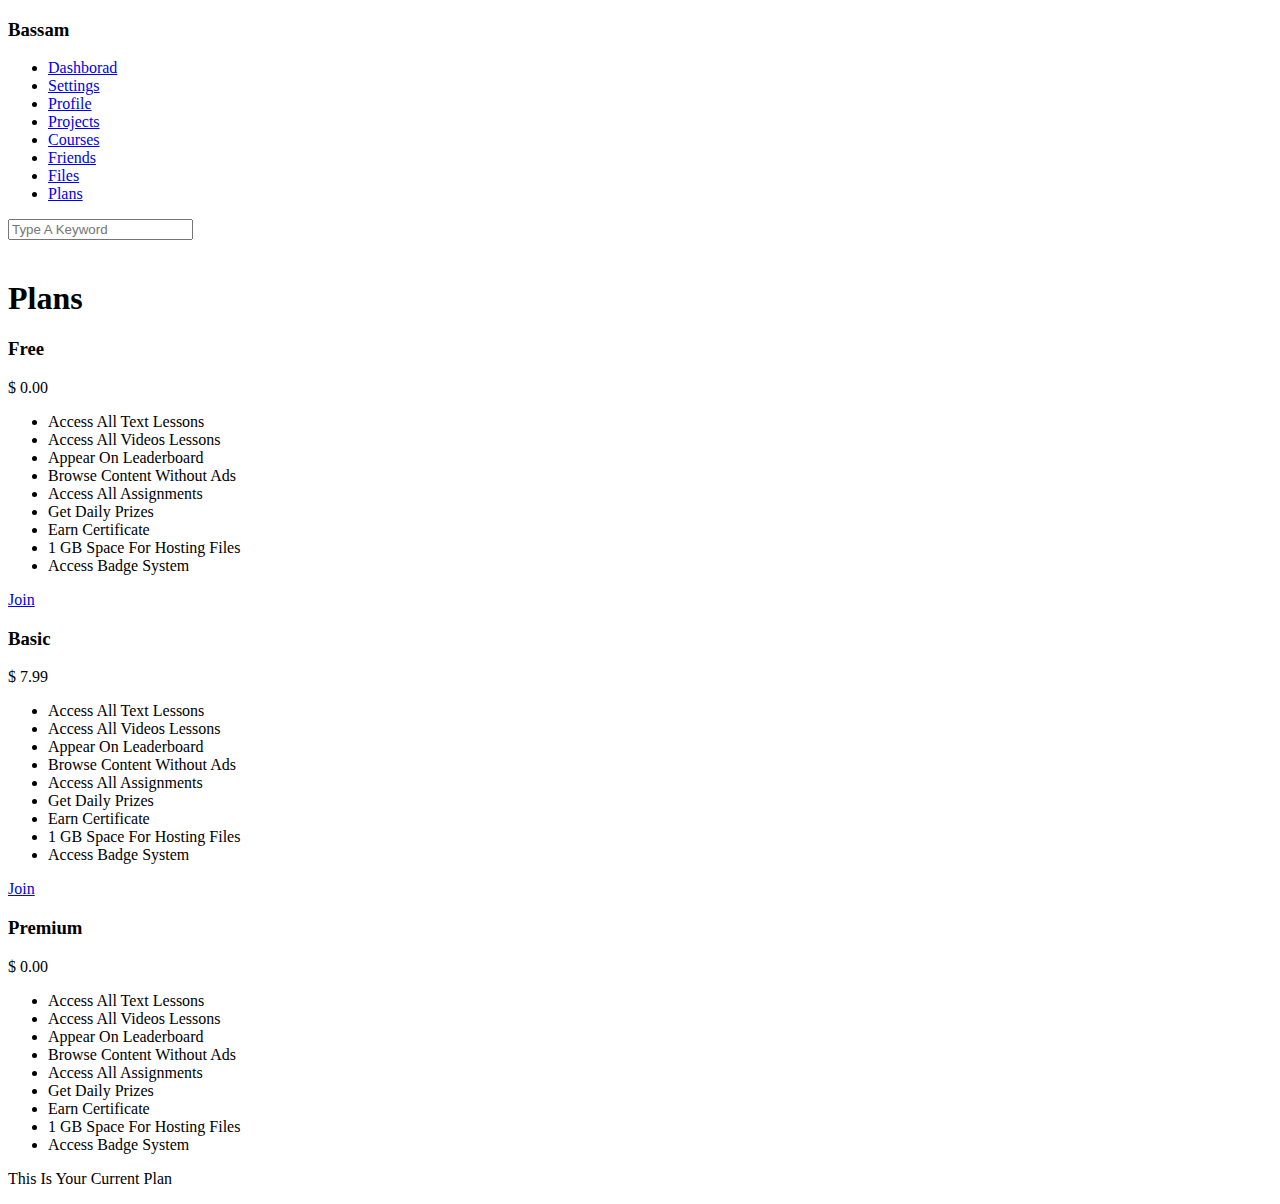
==== plans.html @ a23dd216 "Add files via upload" ====
<!DOCTYPE html>
<html lang="en">
  <head>
    <meta charset="UTF-8" />
    <meta name="viewport" content="width=device-width, initial-scale=1.0" />
    <title>Plans</title>
    <link rel="stylesheet" href="css/all.css" />
    <link rel="stylesheet" href="css/framework.css" />
    <link rel="stylesheet" href="css/master.css" />
    <link rel="preconnect" href="https://fonts.googleapis.com" />
    <link rel="preconnect" href="https://fonts.gstatic.com" crossorigin />
    <link
      href="https://fonts.googleapis.com/css2?family=Open+Sans:wght@300;400;500;600;700;800&display=swap"
      rel="stylesheet"
    />
  </head>
  <body>
    <div class="page ds-flex w-full">
      <aside class="bg-white p-rel p-20">
        <h3 class="m-0 p-rel txt-c fs-20">Bassam</h3>
        <ul>
          <li class="mb-15">
            <a class="p-10 t-03 ds-block b-rad-10 c-black" href="index.html">
              <i class="fa-regular fa-chart-bar fa-fw"></i>
              <span class="ml-10">Dashborad</span>
            </a>
          </li>
          <li class="mb-15">
            <a class="p-10 t-03 ds-block b-rad-10 c-black" href="settings.html">
              <i class="fa-solid fa-gear fa-fw"></i>
              <span class="ml-10">Settings</span>
            </a>
          </li>
          <li class="mb-15">
            <a class="p-10 t-03 ds-block b-rad-10 c-black" href="profile.html">
              <i class="fa-regular fa-user fa-fw"></i>
              <span class="ml-10">Profile</span>
            </a>
          </li>
          <li class="mb-15">
            <a class="p-10 t-03 ds-block b-rad-10 c-black" href="projects.html">
              <i class="fa-solid fa-diagram-project fa-fw"></i>
              <span class="ml-10">Projects</span>
            </a>
          </li>
          <li class="mb-15">
            <a
              class=" p-10 t-03 ds-block b-rad-10 c-black"
              href="courses.html"
            >
              <i class="fa-solid fa-graduation-cap fa-fw"></i>
              <span class="ml-10">Courses</span>
            </a>
          </li>
          <li class="mb-15">
            <a class="p-10 t-03 ds-block b-rad-10 c-black" href="friends.html">
              <i class="fa-regular fa-circle-user fa-fw"></i>
              <span class="ml-10">Friends</span>
            </a>
          </li>
          <li class="mb-15">
            <a class=" p-10 t-03 ds-block b-rad-10 c-black" href="files.html">
              <i class="fa-regular fa-file fa-fw"></i>
              <span class="ml-10">Files</span>
            </a>
          </li>
          <li class="mb-15">
            <a class="active p-10 t-03 ds-block b-rad-10 c-black" href="plans.html">
              <i class="fa-regular fa-credit-card fa-fw"></i>
              <span class="ml-10">Plans</span>
            </a>
          </li>
        </ul>
      </aside>
      <div class="wrapper w-full">
        <!-- start head -->
        <div class="main-head p-20 bg-white ds-flex-sb">
          <div class="search p-rel">
            <i class="fa-solid fa-magnifying-glass p-abs"></i>
            <input type="search" placeholder="Type A Keyword" />
          </div>
          <div class="notifiy ds-flex-c">
            <div class="bell p-rel">
              <i class="fa-regular fa-bell fa-lg"></i>
            </div>
            <img class="w-32 h-32 ml-20" src="imgs/avatar.png" alt="" />
          </div>
        </div>
        <!-- ============================== -->
        <!-- end head -->
        <!-- start title -->
        <h1 class="p-20 m-0 p-rel">Plans</h1>
        <!-- end title -->
        <!-- ============================== -->
        <!-- START Plans-page  -->
        <div class="plans-page m-20 m-10-mob ds-grid gap-20 gap-10-mob">
            <div class="free bg-white p-20">
                <div class="box txt-c bg-green p-15  c-white">
                    <h3 class="fs-25 m-0 ">Free</h3>
                    <span class="p-rel fs-25 ">
                        <span class="p-abs ">$</span>
                        0.00
                    </span>
                </div>
                <ul>
                    <li class="ds-flex-sb gap-10 mb-10 pt-10 pb-10 border-b-eee ">
                        <i class="fa-solid fa-check fa-fw yes c-green"></i>
                        <span class=" flex-1">Access All Text Lessons</span>
                        <i class="fa-solid fa-circle-info help c-gray"></i>
                    </li>
                    <li class="ds-flex-sb gap-10 mb-10 pt-10 pb-10 border-b-eee ">
                        <i class="fa-solid fa-check fa-fw yes c-green"></i>
                        <span class=" flex-1">Access All Videos Lessons</span>
                        <i class="fa-solid fa-circle-info help c-gray"></i>
                    </li>
                    <li class="ds-flex-sb gap-10 mb-10 pt-10 pb-10 border-b-eee ">
                        <i class="fa-solid fa-check fa-fw yes c-green"></i>
                        <span class=" flex-1">Appear On Leaderboard</span>
                        <i class="fa-solid fa-circle-info help c-gray"></i>
                    </li>
                    <li class="ds-flex-sb gap-10 mb-10 pt-10 pb-10 border-b-eee ">
                        <i class="fa-solid fa-xmark fa-fw c-red"></i>
                        <span class=" flex-1">Browse Content Without Ads</span>
                        <i class="fa-solid fa-circle-info help c-gray"></i>
                    </li>
                    <li class="ds-flex-sb gap-10 mb-10 pt-10 pb-10 border-b-eee ">
                        <i class="fa-solid fa-xmark fa-fw c-red"></i>
                        <span class=" flex-1">Access All Assignments</span>
                        <i class="fa-solid fa-circle-info help c-gray"></i>
                    </li>
                    <li class="ds-flex-sb gap-10 mb-10 pt-10 pb-10 border-b-eee ">
                        <i class="fa-solid fa-xmark fa-fw c-red"></i>
                        <span class=" flex-1">
                            Get Daily Prizes</span>
                        <i class="fa-solid fa-circle-info help c-gray"></i>
                    </li>
                    <li class="ds-flex-sb gap-10 mb-10 pt-10 pb-10 border-b-eee ">
                        <i class="fa-solid fa-xmark fa-fw c-red"></i>
                        <span class=" flex-1">
                            Earn Certificate</span>
                        <i class="fa-solid fa-circle-info help c-gray"></i>
                    </li>
                    <li class="ds-flex-sb gap-10 mb-10 pt-10 pb-10 border-b-eee ">
                        <i class="fa-solid fa-xmark fa-fw c-red"></i>
                        <span class=" flex-1">
                            1 GB Space For Hosting Files</span>
                        <i class="fa-solid fa-circle-info help c-gray"></i>
                    </li>
                    <li class="ds-flex-sb gap-10 mb-10 pt-10 pb-10 border-b-eee ">
                        <i class="fa-solid fa-xmark fa-fw c-red"></i>
                        <span class=" flex-1">Access Badge System</span>
                        <i class="fa-solid fa-circle-info help c-gray"></i>
                    </li>
                </ul>
                <a class="btn-shape c-white bg-green" href="#">Join</a>
            </div>
            <div class="basic bg-white p-20">
                <div class="box txt-c bg-bule p-15  c-white">
                    <h3 class="fs-25 m-0 ">Basic</h3>
                    <span class="p-rel fs-25 ">
                        <span class="p-abs ">$</span>
                        7.99
                    </span>
                </div>
                <ul>
                    <li class="ds-flex-sb gap-10 mb-10 pt-10 pb-10 border-b-eee ">
                        <i class="fa-solid fa-check fa-fw yes c-green"></i>
                        <span class=" flex-1">Access All Text Lessons</span>
                        <i class="fa-solid fa-circle-info help c-gray"></i>
                    </li>
                    <li class="ds-flex-sb gap-10 mb-10 pt-10 pb-10 border-b-eee ">
                        <i class="fa-solid fa-check fa-fw yes c-green"></i>
                        <span class=" flex-1">Access All Videos Lessons</span>
                        <i class="fa-solid fa-circle-info help c-gray"></i>
                    </li>
                    <li class="ds-flex-sb gap-10 mb-10 pt-10 pb-10 border-b-eee ">
                        <i class="fa-solid fa-check fa-fw yes c-green"></i>
                        <span class=" flex-1">Appear On Leaderboard</span>
                        <i class="fa-solid fa-circle-info help c-gray"></i>
                    </li>
                    <li class="ds-flex-sb gap-10 mb-10 pt-10 pb-10 border-b-eee ">
                        <i class="fa-solid fa-check fa-fw c-green"></i>
                        <span class=" flex-1">Browse Content Without Ads</span>
                        <i class="fa-solid fa-circle-info help c-gray"></i>
                    </li>
                    <li class="ds-flex-sb gap-10 mb-10 pt-10 pb-10 border-b-eee ">
                        <i class="fa-solid fa-check fa-fw c-green"></i>
                        <span class=" flex-1">Access All Assignments</span>
                        <i class="fa-solid fa-circle-info help c-gray"></i>
                    </li>
                    <li class="ds-flex-sb gap-10 mb-10 pt-10 pb-10 border-b-eee ">
                        <i class="fa-solid fa-check fa-fw c-green"></i>
                        <span class=" flex-1">
                            Get Daily Prizes</span>
                        <i class="fa-solid fa-circle-info help c-gray"></i>
                    </li>
                    <li class="ds-flex-sb gap-10 mb-10 pt-10 pb-10 border-b-eee ">
                        <i class="fa-solid fa-check fa-fw c-green"></i>
                        <span class=" flex-1">
                            Earn Certificate</span>
                        <i class="fa-solid fa-circle-info help c-gray"></i>
                    </li>
                    <li class="ds-flex-sb gap-10 mb-10 pt-10 pb-10 border-b-eee ">
                        <i class="fa-solid fa-xmark fa-fw c-red"></i>
                        <span class=" flex-1">
                            1 GB Space For Hosting Files</span>
                        <i class="fa-solid fa-circle-info help c-gray"></i>
                    </li>
                    <li class="ds-flex-sb gap-10 mb-10 pt-10 pb-10 border-b-eee ">
                        <i class="fa-solid fa-xmark fa-fw c-red"></i>
                        <span class=" flex-1">Access Badge System</span>
                        <i class="fa-solid fa-circle-info help c-gray"></i>
                    </li>
                </ul>
                <a class="btn-shape c-white bg-bule" href="#">Join</a>
            </div>     
            <div class="premium bg-white p-20">
                <div class="box txt-c bg-orange p-15  c-white">
                    <h3 class="fs-25 m-0 ">Premium</h3>
                    <span class="p-rel fs-25 ">
                        <span class="p-abs ">$</span>
                        0.00
                    </span>
                </div>
                <ul>
                    <li class="ds-flex-sb gap-10 mb-10 pt-10 pb-10 border-b-eee ">
                        <i class="fa-solid fa-check fa-fw yes c-green"></i>
                        <span class=" flex-1">Access All Text Lessons</span>
                        <i class="fa-solid fa-circle-info help c-gray"></i>
                    </li>
                    <li class="ds-flex-sb gap-10 mb-10 pt-10 pb-10 border-b-eee ">
                        <i class="fa-solid fa-check fa-fw yes c-green"></i>
                        <span class=" flex-1">Access All Videos Lessons</span>
                        <i class="fa-solid fa-circle-info help c-gray"></i>
                    </li>
                    <li class="ds-flex-sb gap-10 mb-10 pt-10 pb-10 border-b-eee ">
                        <i class="fa-solid fa-check fa-fw yes c-green"></i>
                        <span class=" flex-1">Appear On Leaderboard</span>
                        <i class="fa-solid fa-circle-info help c-gray"></i>
                    </li>
                    <li class="ds-flex-sb gap-10 mb-10 pt-10 pb-10 border-b-eee ">
                        <i class="fa-solid fa-check fa-fw c-green"></i>
                        <span class=" flex-1">Browse Content Without Ads</span>
                        <i class="fa-solid fa-circle-info help c-gray"></i>
                    </li>
                    <li class="ds-flex-sb gap-10 mb-10 pt-10 pb-10 border-b-eee ">
                        <i class="fa-solid fa-check fa-fw c-green"></i>
                        <span class=" flex-1">Access All Assignments</span>
                        <i class="fa-solid fa-circle-info help c-gray"></i>
                    </li>
                    <li class="ds-flex-sb gap-10 mb-10 pt-10 pb-10 border-b-eee ">
                        <i class="fa-solid fa-check fa-fw c-green"></i>
                        <span class=" flex-1">
                            Get Daily Prizes</span>
                        <i class="fa-solid fa-circle-info help c-gray"></i>
                    </li>
                    <li class="ds-flex-sb gap-10 mb-10 pt-10 pb-10 border-b-eee ">
                        <i class="fa-solid fa-check fa-fw c-green"></i>
                        <span class=" flex-1">
                            Earn Certificate</span>
                        <i class="fa-solid fa-circle-info help c-gray"></i>
                    </li>
                    <li class="ds-flex-sb gap-10 mb-10 pt-10 pb-10 border-b-eee ">
                        <i class="fa-solid fa-check fa-fw c-green"></i>
                        <span class=" flex-1">
                            1 GB Space For Hosting Files</span>
                        <i class="fa-solid fa-circle-info help c-gray"></i>
                    </li>
                    <li class="ds-flex-sb gap-10 mb-10 pt-10 pb-10 border-b-eee ">
                        <i class="fa-solid fa-check fa-fw c-green"></i>
                        <span class=" flex-1">Access Badge System</span>
                        <i class="fa-solid fa-circle-info help c-gray"></i>
                    </li>
                </ul>
                <P class=" txt-c c-gray">This Is Your Current Plan</P>
            </div>
        <!--end Plans-page -->
      </div>
    </div>
  </body>
</html>
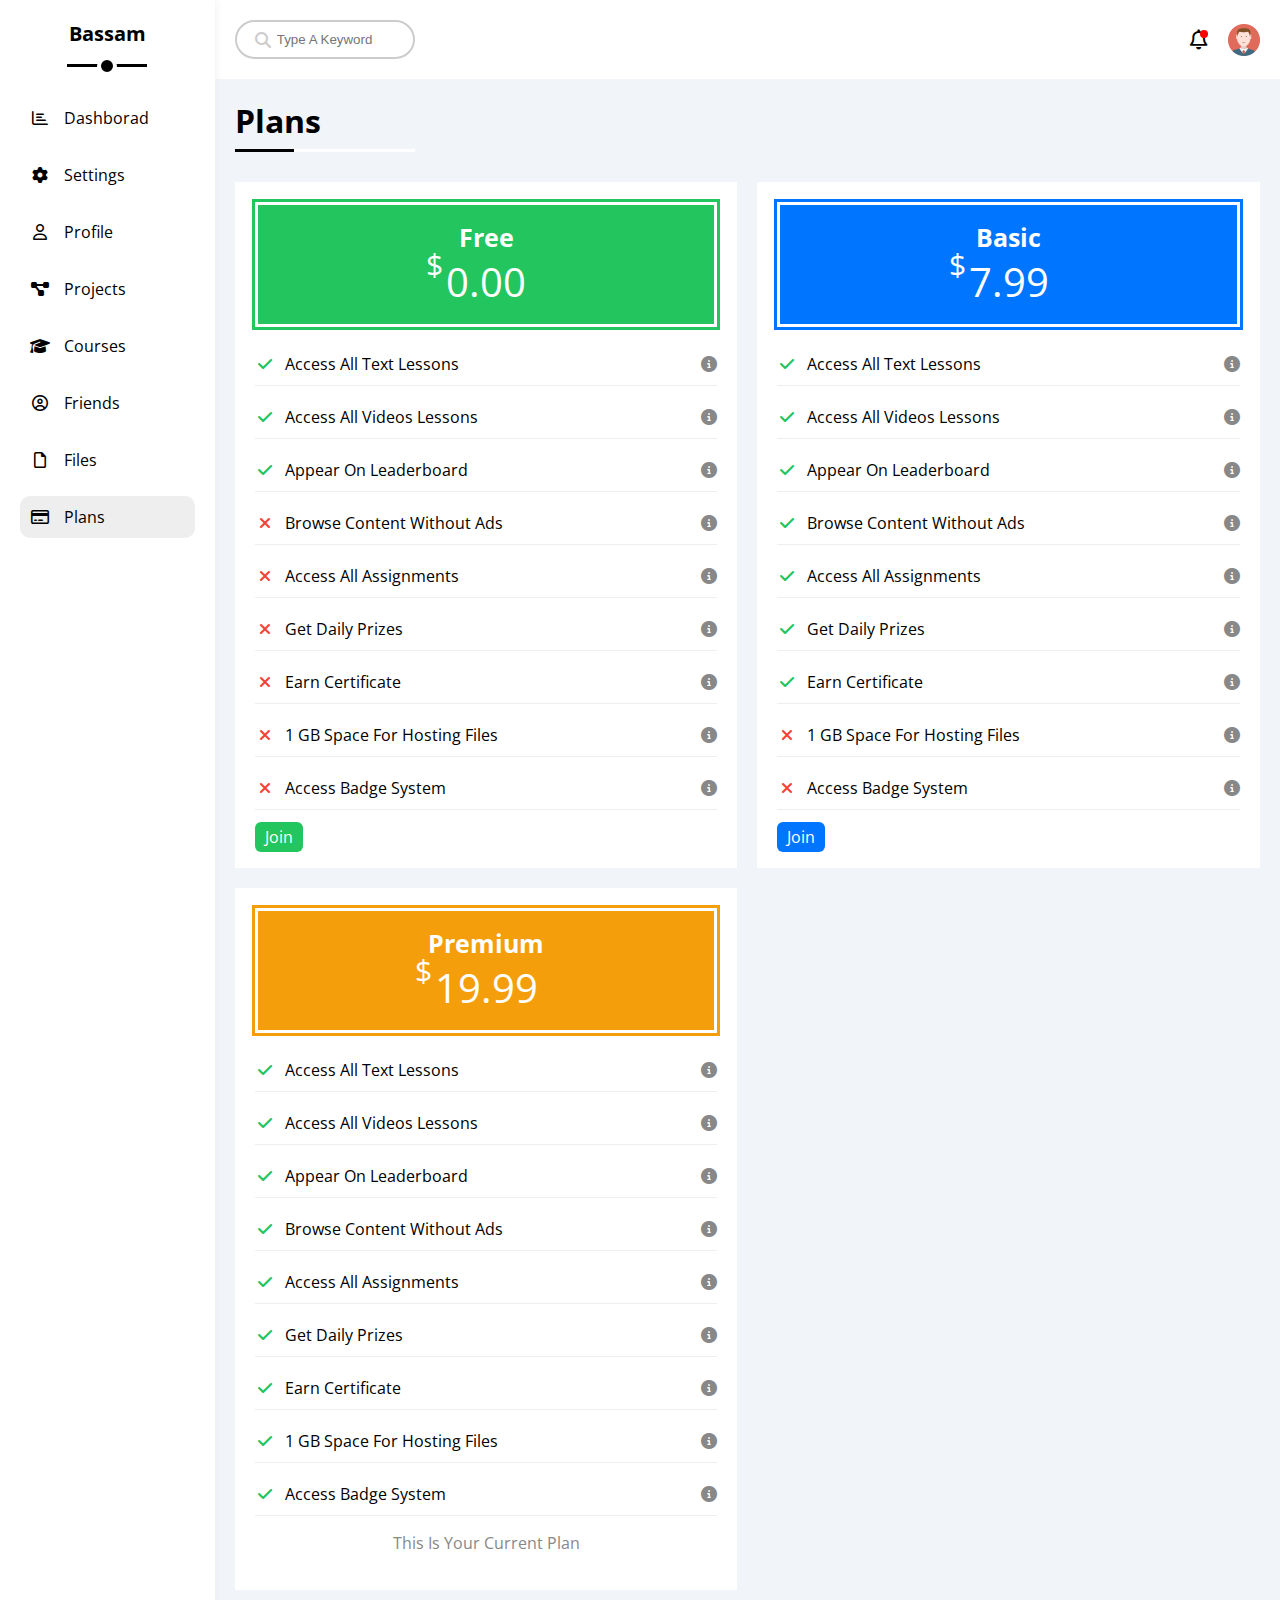
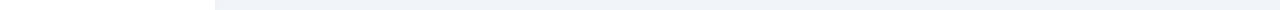
==== commit 21f44d9e: "Update plans.html" ====
--- a/plans.html
+++ b/plans.html
@@ -219,7 +219,7 @@
                     <h3 class="fs-25 m-0 ">Premium</h3>
                     <span class="p-rel fs-25 ">
                         <span class="p-abs ">$</span>
-                        0.00
+                        19.99
                     </span>
                 </div>
                 <ul>
--- a/css/framework.css
+++ b/css/framework.css
@@ -0,0 +1,501 @@
+/* start color */
+:root {
+  --blue-color: #0075ff;
+  --blue-alt-color: #0d69d5;
+  --orange-color: #f59e0b;
+  --green-color: #22c55e;
+  --red-color: #f44336;
+  --grey-color: #888;
+}
+/* font color */
+.c-bule {
+  color: var(--blue-color);
+}
+.c-bule-alt {
+  color: var(--blue-alt-color);
+}
+.c-red {
+  color: var(--red-color);
+}
+.c-orange {
+  color: var(--orange-color);
+}
+.c-gray {
+  color: var(--grey-color);
+}
+.c-green {
+  color: var(--green-color);
+}
+.c-white {
+  color: white;
+}
+.c-black {
+  color: black;
+}
+/* background color */
+.bg-bule {
+  background-color: var(--blue-color);
+}
+.bg-bule-alt {
+  color: var(--blue-alt-color);
+}
+.bg-red {
+  background-color: var(--red-color);
+}
+.bg-orange {
+  background-color: var(--orange-color);
+}
+.bg-gray {
+  background-color: var(--grey-color);
+}
+.bg-green {
+  background-color: var(--green-color);
+}
+.bg-white {
+  background-color: white;
+}
+.bg-eee {
+  background-color: #eee;
+}
+/* end color */
+/* ================================================ */
+/* start padding */
+/* main padding */
+.p-0 {
+  padding: 0;
+}
+.p-5 {
+  padding: 5px;
+}
+.p-10 {
+  padding: 10px;
+}
+.p-15 {
+  padding: 15px;
+}
+.p-20 {
+  padding: 20px;
+}
+/* padding top */
+.pt-0 {
+  padding-top: 0;
+}
+.pt-5 {
+  padding-top: 5px;
+}
+.pt-10 {
+  padding-top: 10px;
+}
+.pt-15 {
+  padding-top: 15px;
+}
+.pt-20 {
+  padding-top: 20px;
+}
+/* padding right */
+.pr-0 {
+  padding-right: 0;
+}
+.pr-5 {
+  padding-right: 5px;
+}
+.pr-10 {
+  padding-right: 10px;
+}
+.pr-15 {
+  padding-right: 15px;
+}
+.pr-20 {
+  padding-right: 20px;
+}
+/* padding bottom */
+.pb-0 {
+  padding-bottom: 0;
+}
+.pb-5 {
+  padding-bottom: 5px;
+}
+.pb-10 {
+  padding-bottom: 10px;
+}
+.pb-15 {
+  padding-bottom: 15px;
+}
+.pb-20 {
+  padding-bottom: 20px;
+}
+/* padding left */
+.pl-0 {
+  padding-left: 0;
+}
+.pl-5 {
+  padding-left: 5px;
+}
+.pl-10 {
+  padding-left: 10px;
+}
+.pl-15 {
+  padding-left: 15px;
+}
+.pl-20 {
+  padding-left: 20px;
+}
+/* end padding */
+/* ====================================== */
+/* start margin */
+/* main margin */
+.m-auto {
+  margin: auto;
+}
+.m-0 {
+  margin: 0;
+}
+.m-5 {
+  margin: 5px;
+}
+.m-10 {
+  margin: 10px;
+}
+.m-15 {
+  margin: 15px;
+}
+.m-20 {
+  margin: 20px;
+}
+/* margin top */
+.mt-0 {
+  margin-top: 0;
+}
+.mt-5 {
+  margin-top: 5px;
+}
+.mt-10 {
+  margin-top: 10px;
+}
+.mt-15 {
+  margin-top: 15px;
+}
+.mt-20 {
+  margin-top: 20px;
+}
+/* margin right */
+.mr-0 {
+  margin-right: 0;
+}
+.mr-5 {
+  margin-right: 5px;
+}
+.mr-10 {
+  margin-right: 10px;
+}
+.mr-15 {
+  margin-right: 15px;
+}
+.mr-20 {
+  margin-right: 20px;
+}
+/* margin bottom */
+.mb-0 {
+  margin-bottom: 0;
+}
+.mb-5 {
+  margin-bottom: 5px;
+}
+.mb-10 {
+  margin-bottom: 10px;
+}
+.mb-15 {
+  margin-bottom: 15px;
+}
+.mb-20 {
+  margin-bottom: 20px;
+}
+/* margin left */
+.ml-0 {
+  margin-left: 0;
+}
+.ml-5 {
+  margin-left: 5px;
+}
+.ml-10 {
+  margin-left: 10px;
+}
+.ml-15 {
+  margin-left: 15px;
+}
+.ml-20 {
+  margin-left: 20px;
+}
+/* sp */
+@media (max-width: 767px) {
+  .m-10-mob {
+    margin: 10px;
+  }
+}
+.ml-auto {
+  margin-left: auto;
+}
+/* end margin  */
+/* ============================= */
+/* start fonts */
+/* font size */
+.fs-10 {
+  font-size: 10px;
+}
+.fs-12 {
+  font-size: 12px;
+}
+.fs-13 {
+  font-size: 13px;
+}
+.fs-14 {
+  font-size: 14px;
+}
+.fs-15 {
+  font-size: 15px;
+}
+.fs-16 {
+  font-size: 16px;
+}
+.fs-17 {
+  font-size: 17px;
+}
+.fs-18 {
+  font-size: 18px;
+}
+.fs-19 {
+  font-size: 19px;
+}
+.fs-20 {
+  font-size: 20px;
+}
+.fs-25 {
+  font-size: 25px;
+}
+/* font weight */
+.fw-n {
+  font-weight: normal;
+}
+.fw-b {
+  font-weight: bold;
+}
+/* text */
+.txt-c {
+  text-align: center;
+}
+@media (max-width: 767px) {
+  .txt-c-mob {
+    text-align: center;
+  }
+}
+/* end fonts */
+/* ================================ */
+/* start display */
+/* flex */
+.ds-flex {
+  display: flex;
+}
+.ds-flex-c {
+  display: flex;
+  justify-content: center;
+  align-items: center;
+}
+.ds-flex-sb {
+  display: flex;
+  align-items: center;
+  justify-content: space-between;
+}
+.flex-1 {
+  flex: 1;
+}
+.flex-wrap {
+  flex-wrap: wrap;
+}
+.flex-sb {
+  justify-content: space-between;
+}
+.flex-ai-c {
+  align-items: center;
+}
+.basis45 {
+  flex-basis: 45%;
+}
+@media (max-width: 767px) {
+  .flex-dc-mob {
+    flex-direction: column ;
+  }
+}
+.gap-10 {
+  gap: 10px;
+}
+.gap-20 {
+  gap: 20px;
+}
+@media (max-width: 767px) {
+  .gap-10-mob {
+    gap: 10px;
+  }
+}
+.ds-grid {
+  display: grid;
+}
+.ds-block {
+  display: block;
+}
+@media (max-width: 767px) {
+  .ds-block-mob {
+    display: block;
+  }
+}
+/* end display */
+/* ============================= */
+/* start position */
+.p-rel {
+  position: relative;
+}
+.p-abs {
+  position: absolute;
+}
+
+/* end position */
+/* ============================= */
+/* start border */
+.border-ccc {
+  border: 1px solid #ccc;
+}
+.border-eee {
+  border: 1px solid #eee;
+}
+.border-t-eee {
+  border-top: 1px solid #eee;
+}
+.border-b-eee {
+  border-bottom: 1px solid #eee;
+}
+.border-white {
+  border: 2px solid white;
+}
+.border-n {
+  border: none;
+}
+/* border radius */
+.b-rad-6 {
+  border-radius: 6px;
+}
+.b-rad-10 {
+  border-radius: 10px;
+}
+.b-rad-20 {
+  border-radius: 20px;
+}
+.b-rad-hluf {
+  border-radius: 50%;
+}
+/* end border */
+/* ============================ */
+/* start width +  */
+/* width */
+.w-32 {
+  width: 32px;
+}
+.w-40 {
+  width: 40px;
+}
+.w-50 {
+  width: 50px;
+}
+.w-64 {
+  width: 64px;
+}
+.w-100 {
+  width: 100px;
+}
+.w-200 {
+  width: 200px;
+}
+.w-full {
+  width: 100%;
+}
+.w-fit {
+  width: fit-content;
+}
+/* height */
+.h-32 {
+  height: 32px;
+}
+.h-64 {
+  height: 64px;
+}
+.h-100 {
+  height: 100px;
+}
+.h-150 {
+  height: 150px;
+}
+.h-200 {
+  height: 200px;
+}
+.h-full {
+  height: 100%;
+}
+/* end width + height */
+/* ================ */
+/* start comp */
+.btn-shape {
+  padding: 4px 10px;
+  border-radius: 6px;
+}
+.t-03 {
+  transition: 0.3s;
+}
+.o-hide {
+  overflow: hidden;
+}
+.del {
+  text-decoration: line-through;
+  opacity: 0.5;
+}
+@media (max-width: 767px) {
+  .hide-mob {
+    display: none;
+  }
+}
+.button input {
+  appearance: none;
+  display: none;
+}
+.button {
+  width: 80px;
+  height: 26px;
+  border-radius: 13px;
+  background-color: #eee;
+  display: block;
+  position: relative;
+  transition: 0.3s;
+}
+.button::before {
+  content: "\f00d";
+  position: absolute;
+  font-family: "Font Awesome 6 Free";
+  font-weight: 900;
+  background-color: white;
+  width: 18px;
+  height: 18px;
+  display: grid;
+  place-items: center;
+  font-size: 13px;
+  color: var(--grey-color);
+  border-radius: 50%;
+  left: 4px;
+  top: 4px;
+  transition: 0.3s;
+}
+.button:has(input:checked):before {
+  content: "\f00c";
+  left: calc(100% - 22px);
+  color: var(--blue-color);
+}
+.button:has(input:checked) {
+  background-color: var(--blue-color);
+}
+/* end comp */
--- a/css/master.css
+++ b/css/master.css
@@ -0,0 +1,707 @@
+:root {
+    --blue-color: #0075ff;
+    --blue-alt-color: #0d69d5;
+    --orange-color: #f59e0b;
+    --green-color: #22c55e;
+    --red-color: #f44336;
+    --grey-color: #888;
+  }
+*{
+    box-sizing: border-box;
+}
+body {
+    font-family: 'Open Sans', sans-serif;
+    margin: 0;
+}
+::-webkit-scrollbar {
+    width: 15px;
+}
+::-webkit-scrollbar-track {
+    background-color: #eee;
+}
+::-webkit-scrollbar-thumb {
+    background-color: var(--blue-color);
+}
+a {
+    text-decoration: none;
+}
+ul {
+    list-style: none;
+    padding: 0;
+}
+input:focus,
+textarea {
+outline: none;
+}
+textarea {
+    resize: none;
+}
+input:focus::placeholder {
+opacity: 0;
+}
+input:disabled {
+    background-color: #f0f4f8;
+    cursor: no-drop;
+}
+.page{
+    min-height: 100vh;
+    background-color: #f1f5f9;
+}
+.page aside {
+    width: 250px;
+    min-height: 100vh;
+    box-shadow: 0 0 10px #eee;
+}
+@media (max-width:767px) {
+    .page aside {
+        width: 60px;
+    }
+}
+@media (max-width:767px) {
+    .page aside {
+        padding: 10px;
+    }
+}
+.page aside > h3 {
+    margin-bottom: 50px;
+}
+@media (max-width:767px) {
+    .page aside > h3 {
+        font-size: 10px;
+        margin-bottom: 15px;
+    }
+}
+.page aside > h3::before,
+.page aside > h3::after {
+    content: "";  
+    position: absolute;
+    left: 50%;
+    transform: translate(-50%);
+    background-color: black;
+
+}
+.page aside > h3::before {
+    width: 80px;
+    height: 3px;
+    bottom: -20px;
+}
+.page aside > h3::after {
+    width: 12px;
+    height: 12px;
+    bottom: -28.5px;
+    border-radius: 50%;
+    border: 4px solid white;
+}
+@media (max-width:767px) {
+    .page aside > h3::before,
+    .page aside > h3::after {
+       display: none;
+
+    }
+}
+.page aside li a:hover,
+.page aside li .active {
+    background-color: #eee;
+}
+@media (max-width:767px) {
+    .page aside li a span {
+      display: none;
+      margin: 0;
+    }
+}
+.page .main-head .search i {
+    top: 50%;
+    transform: translateY(-50%);
+    left: 20px;
+    color: #ccc;
+}
+.page .main-head input {
+   padding: 10px 20px 10px 40px ;
+   border-radius: 20px;
+   border: 2px solid #ccc; 
+   width: 180px;
+   transition: 0.3s;
+}
+.page .main-head input:focus {
+    width: 200px;
+}
+.page .main-head .notifiy .bell::before {
+content: "";
+width: 8px;
+ height: 8px;
+ background-color: red;
+ position: absolute;
+ border-radius: 50%;
+ right: 0;
+ top: 1px;
+}
+.page .wrapper {
+    overflow: hidden;
+}
+.page .wrapper > h1::after{
+    content: "";
+    position: absolute;
+    height: 3px;
+    width: 180px;
+    background-image:linear-gradient(to right ,black 33%,white 33%);
+    bottom: 10px;
+    left: 20px;
+
+    
+}
+/* start dashborad */
+.dashborad {
+    grid-template-columns: repeat(auto-fill,minmax(450px,1fr ));
+}
+@media (max-width:767px) {
+    .dashborad {
+        grid-template-columns: minmax(250px,1fr);
+    } 
+}
+/* start welcome */
+.welcome > img{
+    top: -34px;
+    left: 30px;
+    box-shadow: 0px 0px 15px rgba(128, 128, 128, 0.5);
+}
+@media (max-width:767px) {
+    .welcome > img{
+        top: -34px;
+        left: 0;
+    }
+}
+/* end welcome */
+/* start draft  */
+.draft  textarea{
+height: 200px;
+}
+/* end draft  */
+/* start yearly targets */
+.yearly-target  i {
+    width: 80px ;
+    height: 80px;
+    display: flex;
+    font-size: 20px;
+}
+.yearly-target .bar {
+    height: 4px;
+}
+.yearly-target .bar > span {
+    display: block;
+    height: 100%;
+}
+.yearly-target .bar > span > span{
+    top: -30px;
+    right: -15px;
+    color: white;
+    padding: 2px 4px;
+    border-radius: 4px;
+    font-size: 12px;
+}
+.yearly-target .bar > span > span::after {
+    content: "";
+    position: absolute;
+    height: 6px;
+    border-width: 6px ;
+    border-style: solid ;
+    bottom: -18px;
+    left: 50%;
+    transform: translateX(-50%);
+    
+}
+
+.yearly-target .blue .bar,
+.yearly-target .blue  i
+{
+    background-color: #cce3ff;
+}
+.yearly-target .blue .bar > span > span::after {
+    border-color: var(--blue-color) transparent transparent transparent ;
+}
+.yearly-target .orange .bar,
+.yearly-target .orange  i
+{
+    background-color: #fdecce;
+}
+.yearly-target .orange .bar > span > span::after {
+    border-color: var(--orange-color) transparent transparent transparent ;
+}
+.yearly-target .green .bar,
+.yearly-target .green  i
+{
+    background-color: #d3f3df;
+}
+.yearly-target .green .bar > span > span::after {
+    border-color: var(--green-color) transparent transparent transparent ;
+}
+/*end yearly targets */
+/* start latest news */
+.latest-news img{
+    width: 120px;
+    border-radius: 10px;
+}
+/* end latest news */
+/* start latest-projects */
+.latest-projects ul::before {
+    content: "";
+    position: absolute;
+    left: 0;
+    width: 2px;
+    height: 100%;
+    background-color: var(--blue-color);
+    left:14px ;
+}
+.latest-projects ul li {
+    position: relative;
+    padding-left: 40px;
+    margin-bottom: 20px;
+}
+.latest-projects ul li::before,
+.latest-projects ul li::after {
+    content: "";
+    position: absolute;
+    top: 50%;
+    transform: translateY(-50%);
+    border-radius: 50%;
+
+}
+.latest-projects ul li::before{
+    
+    width: 25px;
+    height: 25px;
+    background-color: transparent;
+    border: 2px solid var(--blue-color);
+    left: 0;
+    background-color: white;
+}
+.latest-projects ul li::after{
+    width: 19px;
+    height: 19px;
+    background-color: transparent;
+    left: 5px;
+
+}
+.latest-projects ul li.done::after {
+    background-color: var(--blue-color);
+}
+.latest-projects ul .current::after{ 
+    animation: change-color 0.8s infinite alternate;
+}
+.latest-projects img {
+    position: absolute;
+    right: 0;
+    bottom: 0;
+    width: 200px;
+    opacity: 0.6;
+}
+/* end latest-projects */
+/* start reminders */
+.reminders  .box > span {
+    width: 20px;
+    height: 20px;
+    border-radius: 50%;
+}
+.reminders  .box.blue > span {
+    background-color: var(--blue-color);
+}
+.reminders  .box.blue > div {
+    border-left: 3px solid var(--blue-color);
+}
+.reminders  .box.green > span {
+    background-color: var(--green-color);
+}
+.reminders  .box.green > div {
+    border-left: 3px solid var(--green-color);
+}
+.reminders  .box.orange > span {
+    background-color:  var(--orange-color);
+}
+.reminders  .box.orange > div {
+    border-left: 3px solid var(--orange-color);
+}
+.reminders  .box.red > span {
+    background-color:var(--red-color);
+}
+.reminders  .box.red > div {
+    border-left: 3px solid var(--red-color);
+}
+/* end reminders */
+/* start social-stats */
+.social-stats .box i{
+width: 60px;
+height: 60px;
+transition: 0.;
+display: flex;
+justify-content: center;
+align-items: center;
+}
+.social-stats .box i:hover{
+    transform: rotate(6deg);
+}
+.social-stats .box.twitter :is(i,a){
+    background-color:#1da1f2 ;
+}
+.social-stats .box.twitter {
+    background-color: #d2ecfc;
+    color: #1da1f2;
+}
+.social-stats .box.facebook :is(i,a){
+    background-color:#1877f2 ;
+}
+.social-stats .box.facebook {
+    background-color: #d1e4fc;
+    color:#1877f2;
+}
+.social-stats .box.youtube :is(i,a){
+    background-color:#ff0505 ;
+}
+.social-stats .box.youtube {
+    background-color: #ffcccc;
+    color:#ff0505;
+}
+.social-stats .box.linkedin :is(i,a){
+    background-color:#0077b5 ;
+}
+.social-stats .box.linkedin {
+    background-color: #cce4f0;
+    color:#0077b5;
+}
+/* end social-stats */
+/* start table */
+.responsive-table {
+    overflow-x: auto;
+}
+table {
+    border-spacing: 0;
+    border-collapse: collapse;
+    min-width: 1000px;
+}
+table td {
+    padding: 20px 10px;
+}
+table thead td {
+    background-color: #eee;
+}
+table tbody td {
+    border: 1px solid #eee;
+}
+table tbody tr:hover td {
+    background-color: #faf7f7;
+}
+table img {
+width: 32px;
+height: 32px;
+border-radius: 50%;
+border: 2px solid white;
+}
+table img:not(:first-of-type) {
+    margin-left: -20px;
+}
+/*  end table */
+/* start settings page  */
+.settings-page {
+    grid-template-columns: repeat(auto-fill,minmax(450px,1fr));
+}
+@media (max-width:767px) {
+    .settings-page {
+        grid-template-columns: minmax(250px,1fr);
+    }
+}
+/* start  Social Info */
+.social-info .box i{
+    width: 37px;
+    height: 37px;
+    border: 1px solid #ccc;
+    border-right:none ;
+    border-radius: 4px 0 0 4px;
+}
+.social-info .box input{
+    border-radius: 0 4px 4px 0;
+}
+.social-info .box:focus-within i {
+    color: black;
+}
+
+/* end  Social Info */
+/* START Widgets Control */
+
+.widget-control li input {
+ display: none;
+}
+.widget-control li .toggel{
+position: relative; 
+width: 18px;
+height: 18px;
+border: 2px solid var(--grey-color);
+border-radius: 4px;
+}
+.widget-control li .toggel::before{
+content: "\f00c";
+font-family: "Font Awesome 6 Free";
+font-weight: 900;
+font-size: 13px;
+color: white;
+position: absolute;
+display: flex;
+justify-content: center;
+align-items: center;
+width: 100%;
+height: 100%;
+background-color: var(--blue-color);
+border: 2px solid  var(--blue-color);
+border-radius: 4px;
+top: -2px;
+left: -2px;
+transform: scale(0);
+transition: 0.3s;
+}
+.widget-control li input:checked + .toggel::before {
+    transform: scale(1) rotate(360deg);
+
+}
+/* end Widgets Control */
+/* start backup-control */
+
+.backup-control input {
+    display: none;
+   }
+   .backup-control .time .toggel{
+   position: relative; 
+   width: 26px;
+   height: 26px;
+   background-color: white;
+   border: 2px solid var(--grey-color);
+   border-radius: 50%;
+   }
+.backup-control .time .toggel::before{
+content: "";
+position: absolute;
+width: 14px;
+height: 14px;
+background-color: var(--blue-color);
+border-radius: 50%;
+top: 4px;
+left: 4px;
+transform: scale(0);
+transition: 0.3s;
+}
+.backup-control .time input:checked + .toggel::before {
+    transform: scale(1);
+}
+.backup-control .time input:checked + .toggel {
+    border-color: var(--blue-color);
+}
+.backup-control .servers .server  {
+}
+.backup-control .servers .server:has(input:checked) {
+color: var(--blue-color);
+border-color:var(--blue-color) ;
+}
+/* end backup-control */
+/* end settings page  */
+/* START profile-page */
+@media (max-width:991px) {
+    .my-profile  {
+        flex-direction: column;
+        text-align: center;
+    }
+
+}
+.my-profile .left-side {
+    max-width: 300px;
+    margin: auto;
+}
+@media (min-width:991px) {
+    .my-profile .left-side {
+        border-right:1px solid #eee  ;
+
+    }
+}
+.my-profile .left-side .bar {
+    width: 70%;
+    height: 6px;
+}
+@media (max-width:991px) {
+    .my-profile .info .row {
+        justify-content: center;
+    }
+}
+.my-profile .info .row:hover {
+    background-color: #f1f5f9;
+}
+.my-profile .info .row:hover p{
+    color: var(--red-color);
+}
+.my-profile .info .row > div {
+    width: 250px;
+}
+.my-profile .info .row .button {
+    margin: auto;
+}
+@media (max-width:767px) {
+    .other-data .my-skill ul li  {
+       width: 100%;
+       justify-content: center;
+       align-items: center;
+    }
+}
+.other-data .activities {
+    flex: 2;
+}
+@media (max-width:767px) {
+    .other-data .activities .box  {
+      flex-direction: column;
+      text-align: center;
+    }
+}
+/* end profile-page */
+/* START projects-page */
+.projects-page {
+    grid-template-columns: repeat(auto-fill,minmax(450px,1fr));
+}
+@media (max-width:767px) {
+    .projects-page {
+        grid-template-columns: minmax(250px,1fr);
+    }
+}
+.projects-page .image img {
+    width: 50px;
+    height: 50px;
+}
+.projects-page .time {
+    top: 20px;
+    right: 20px;
+}
+.projects-page .image img:not(:first-of-type) {
+margin-left: -20px;
+}
+.projects-page .skills {
+    justify-content: flex-end;
+}
+.projects-page .bar {
+   height: 8px;
+}
+
+/* end projects-page */
+/* START courses-page */
+.courses-page {
+    grid-template-columns: repeat(auto-fill,minmax(300px,1fr));
+}
+.courses-page .avatar {
+    top: 20px;
+    left: 20px;
+}
+.courses-page .counter .stat > span {
+    top: -14px ;
+    left: 50%;
+    transform: translateX(-50%);
+
+}
+/* end courses-page */
+/* start friend-page */
+.friends-page {
+    grid-template-columns: repeat(auto-fill,minmax(300px,1fr));
+}
+.friends-page .contact {
+    top: 15px;
+    left: 15px;
+}
+.friends-page .contact i:hover {
+    color: black;
+    cursor: pointer;
+}
+/* end frindes-page */
+/* start files-page */
+.files-page  {
+    flex-direction: row-reverse;
+    align-items: flex-start;
+}
+@media (max-width:767px) {
+    .files-page  {
+        flex-direction: column;
+        align-items: normal;
+    }
+}
+.files-page .files-info {
+    grid-template-columns: repeat(auto-fill,minmax(200px,1fr));
+}
+.files-page .upload-file {
+    min-width: 260px;
+
+}
+.files-page .icon {
+    width: 40px;
+    height: 40px;
+}
+.files-page .icon.blue {
+background-color: rgb(0 117 255 / 20%);    
+}
+.files-page .icon.green {
+background-color: rgba(34, 197, 94, 0.201);    
+}
+.files-page .icon.red {
+background-color: rgba(255, 5, 5, 0.20);    
+}
+.files-page .icon.orange {
+background-color:rgba(245, 159, 11, 0.204);    
+}
+.files-page .upload i{
+    animation:go-up 0.8s infinite alternate ;
+}
+/* end files-page */
+/* START Plans-page  */
+.plans-page {
+    grid-template-columns: repeat(auto-fill,minmax(450px,1fr));
+}
+@media (max-width:767px) {
+    .plans-page{
+        grid-template-columns: minmax(250px,1fr);
+    } 
+}
+.plans-page  .box {
+    border: 3px solid white;
+}
+.plans-page .free .box {
+    outline: 3px var(--green-color) solid;
+}
+.plans-page .basic .box {
+    outline: 3px var(--blue-color) solid;
+}
+.plans-page .premium .box {
+    outline: 3px var(--orange-color) solid;
+}
+.plans-page .box > span {
+    font-size: 40px;
+} 
+.plans-page .box span > span  {
+top: -10px;
+left: -20px;
+font-size: 30px;
+
+} 
+.plans-page .box {
+
+} 
+
+
+
+
+
+/* end Plans-page  */
+/* end dashborad */
+@keyframes change-color {
+    from {
+      background-color: var(--blue-color);
+    }
+    to {
+      background-color: white;
+    }
+  }
+@keyframes go-up {
+    0% {
+        transform: translateY(-2px);
+    }
+    100% {
+        transform: translateY(2px);
+    }
+}